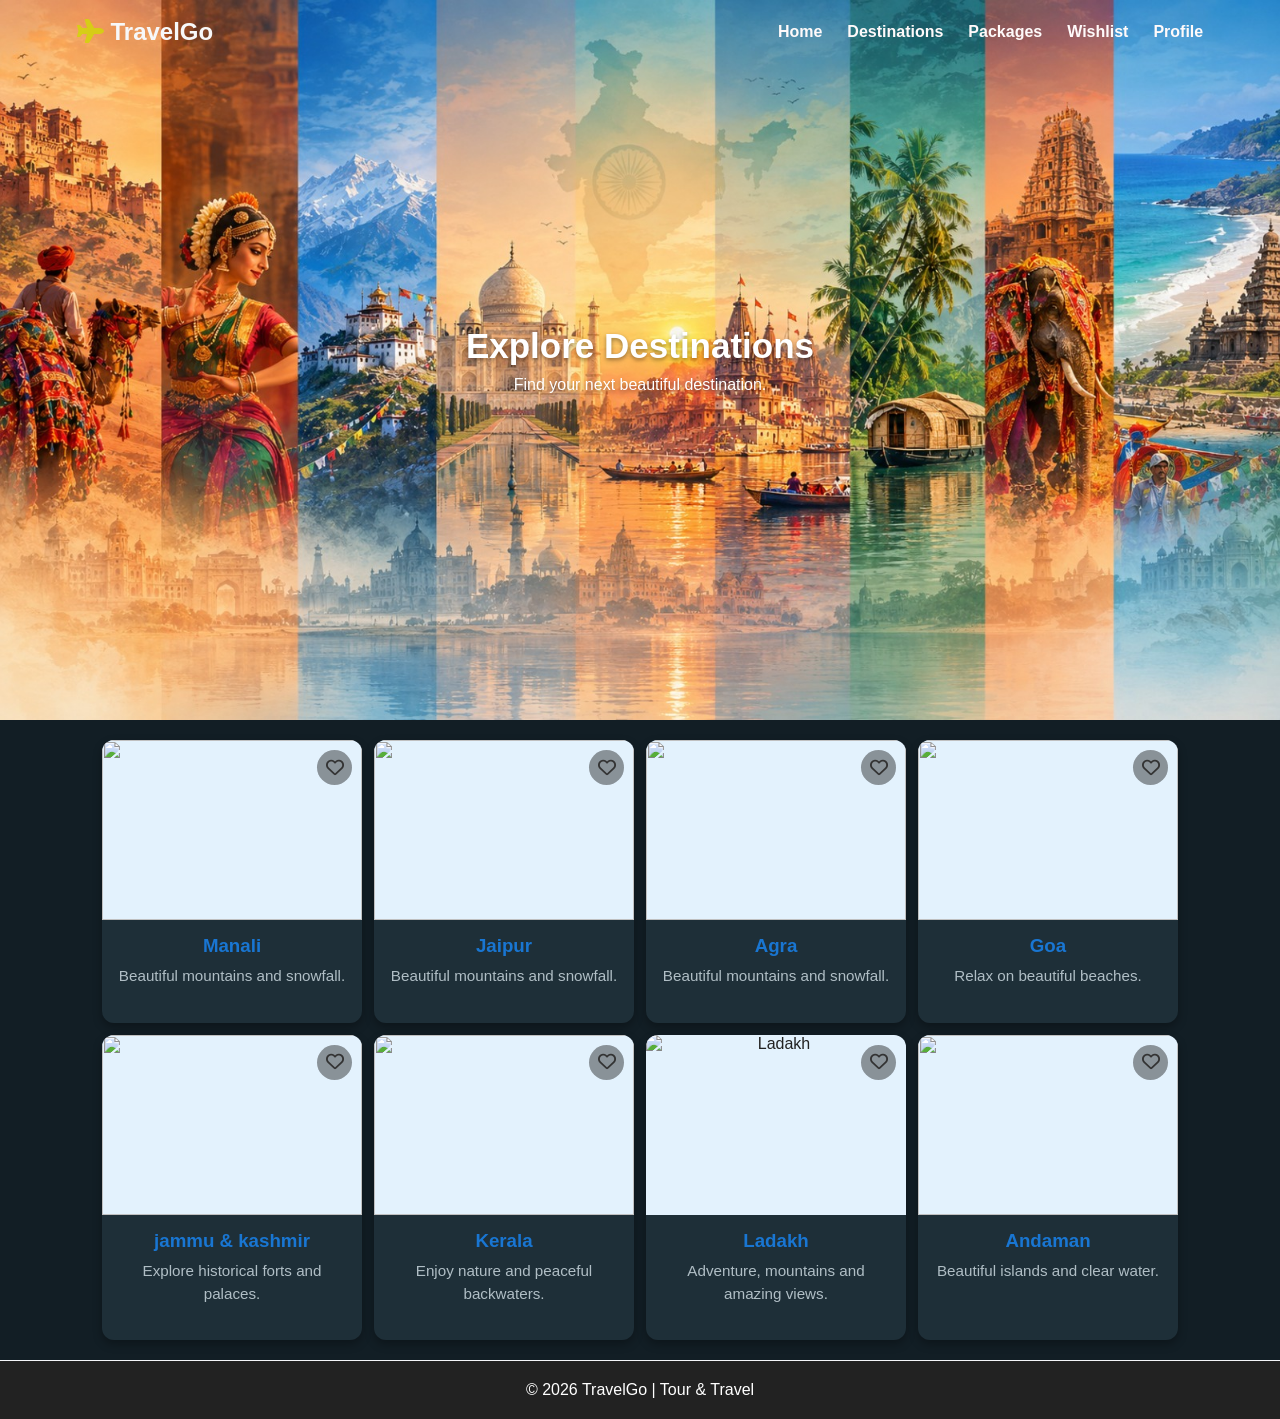
==== destination.html @ a623e0e6 "Initial commit: Travel and Tourism website" ====
<!DOCTYPE html>
<html lang="en">

<head>
    <meta charset="UTF-8">
    <meta name="viewport" content="width=device-width, initial-scale=1.0">
    <title>Destinations - TravelGo</title>
    <link rel="stylesheet" href="destination.css">
    <link rel="stylesheet"
        href="https://cdnjs.cloudflare.com/ajax/libs/font-awesome/6.5.2/css/all.min.css">
</head>
<body>
    
<nav id="navbar">
 <h2 ><i class="fa-solid fa-plane" style="color:rgba(212, 209, 14, 0.9)"></i>
    TravelGo</h2>

    <div class="nav-links" >
        <a href="index.html">Home</a>
        <a href="destination.html">Destinations</a>
        <a href="package.html">Packages</a>
        <a href="wishlist.html">Wishlist</a>
        <a href="login.html">Profile</a>
    </div>
</nav>

<section class="page-title">
    <h1>Explore Destinations</h1>
    <p>Find your next beautiful destination.</p>
</section>

<!-- Link to external JS file
<script src="script.js"></script> -->

    <section class="section">

        <div class="cards">

            <div class="card">
                <div class="card-image"><img
                        src="https://images.unsplash.com/photo-1606667544139-81e47935d769?w=600&auto=format&fit=crop&q=60&ixlib=rb-4.1.0&ixid=M3wxMjA3fDB8MHxzZWFyY2h8MjB8fG1hbmFsaXxlbnwwfHwwfHx8MA%3D%3D"
                        alt="">
                    <button class="wishlist-btn" onclick="toggleWishlist(this, 'Manali')">
                        <i class="fa-regular fa-heart"></i>
                    </button>
                </div>
                <h3>Manali</h3>
                <p>Beautiful mountains and snowfall.</p>
            </div>

            <div class="card">
                <div class="card-image"><img
                        src="https://images.unsplash.com/photo-1477587458883-47145ed94245?w=600&auto=format&fit=crop&q=60&ixlib=rb-4.1.0&ixid=M3wxMjA3fDB8MHxzZWFyY2h8M3x8amFpcHVyfGVufDB8fDB8fHww"
                        alt="">
                    <button class="wishlist-btn" onclick="toggleWishlist(this, 'Jaipur')">
                        <i class="fa-regular fa-heart"></i>
                    </button>
                </div>
                <h3>Jaipur</h3>
                <p>Beautiful mountains and snowfall.</p>
            </div>

            <div class="card">
                <div class="card-image"><img
                        src="https://images.unsplash.com/photo-1564507592333-c60657eea523?w=600&auto=format&fit=crop&q=60&ixlib=rb-4.1.0&ixid=M3wxMjA3fDB8MHxzZWFyY2h8Mnx8dGFqfGVufDB8fDB8fHww"
                        alt="">
                    <button class="wishlist-btn" onclick="toggleWishlist(this, 'Agra')">
                        <i class="fa-regular fa-heart"></i>
                    </button>
                </div>
                <h3>Agra</h3>
                <p>Beautiful mountains and snowfall.</p>
            </div>

            <div class="card">
                <div class="card-image">
                    <img src="https://images.unsplash.com/photo-1590393275627-0c48482c60e3?w=600&auto=format&fit=crop&q=60&ixlib=rb-4.1.0&ixid=M3wxMjA3fDB8MHxzZWFyY2h8MTh8fEdvYXxlbnwwfHwwfHx8MA%3D%3D"
                        alt="">
                    <button class="wishlist-btn" onclick="toggleWishlist(this, 'Goa')">
                        <i class="fa-regular fa-heart"></i>
                    </button>
                </div>
                <h3>Goa</h3>
                <p>Relax on beautiful beaches.</p>
            </div>

            <div class="card">
                <div class="card-image">
                    <img src="https://images.unsplash.com/photo-1595815771614-ade9d652a65d?w=600&auto=format&fit=crop&q=60&ixlib=rb-4.1.0&ixid=M3wxMjA3fDB8MHxzZWFyY2h8Mnx8amFtbXUlMjAlMjYlMjBrYXNobWlyfGVufDB8fDB8fHww"
                        alt="">
                    <button class="wishlist-btn" onclick="toggleWishlist(this, 'Jammu & Kashmir')">
                        <i class="fa-regular fa-heart"></i>
                    </button>
                </div>
                <h3>jammu & kashmir</h3>
                <p>Explore historical forts and palaces.</p>
            </div>

            <div class="card">
                <div class="card-image">
                    <img src="https://images.unsplash.com/photo-1602216056096-3b40cc0c9944?w=600&auto=format&fit=crop&q=60&ixlib=rb-4.1.0&ixid=M3wxMjA3fDB8MHxzZWFyY2h8Mnx8a2VyYWxhJTIwbmF0dXJlfGVufDB8fDB8fHww"
                        alt="">
                    <button class="wishlist-btn" onclick="toggleWishlist(this, 'Kerala')">
                        <i class="fa-regular fa-heart"></i>
                    </button>
                </div>
                <h3>Kerala</h3>
                <p>Enjoy nature and peaceful backwaters.</p>
            </div>

            <!-- Font Awesome CDN link ko head element ke andar dalein -->
            <link rel="stylesheet" href="https://cdnjs.cloudflare.com/ajax/libs/font-awesome/6.5.1/css/all.min.css">

            <div class="card">
                <div class="card-image">
                    <img src="https://images.unsplash.com/photo-1624879844389-28236d904da4?w=600&auto=format&fit=crop&q=60&ixlib=rb-4.1.0&ixid=M3wxMjA3fDB8MHxzZWFyY2h8M3x8bGFkaGFrfGVufDB8fDB8fHww"
                        alt="Ladakh">
                    <button class="wishlist-btn" onclick="toggleWishlist(this, 'Ladakh')">
                        <i class="fa-regular fa-heart"></i>
                    </button>
                </div>
                <h3>Ladakh</h3>
                <p>Adventure, mountains and amazing views.</p>
            </div>
            <div class="card">
                <div class="card-image">
                    <img src="https://images.unsplash.com/photo-1640718835374-6116a99c6e6c?w=600&auto=format&fit=crop&q=60&ixlib=rb-4.1.0&ixid=M3wxMjA3fDB8MHxzZWFyY2h8MTB8fGFuZGFtYW58ZW58MHx8MHx8fDA%3D"
                        alt="">
                    <button class="wishlist-btn" onclick="toggleWishlist(this, 'Andaman')">
                        <i class="fa-regular fa-heart"></i>
                    </button>
                </div>
                <h3>Andaman</h3>
                <p>Beautiful islands and clear water.</p>
            </div>

        </div>

    </section>

    <footer>
        <p>© 2026 TravelGo | Tour & Travel</p>
    </footer>

    <script src="destination.js"></script>
    <script src="wishlist.js"></script>
</body>

</html>
---- destination.css ----
* {
    margin: 0;
    padding: 0;
    box-sizing: border-box;
}

body {
    font-family: Arial, sans-serif;
    background-color: #f5f7fa;
    color: #222;
}

nav {
    background-color: transparent; /* Starts transparent over section */
    padding: 18px 6%;
    display: flex;
    justify-content: space-between;
    align-items: center;
    position: fixed; /* Overlays the top of the page */
    top: 0;
    left: 0;
    width: 100%;
    z-index: 1000;
    transition: background-color 0.3s ease, box-shadow 0.3s ease;
}
#navbar .nav-links a:hover {

    color: #ffb52e;
}
 #navbar .nav-links a::after{

    content: "";

    position: absolute;

    left: 50%;

    bottom: -7px;

    width: 0;

    height: 2px;

    background: #ffb52e;

    transform: translateX(-50%);

    transition: 0.3s;
}
/* #navbar .nav-links a:hover::after {

    width: 10%;
} */
nav.scrolled {
    background-color: #ffffff;
    box-shadow: 0 2px 8px #ddd;
}

nav h2 {
    color: #f7f8f9;
}

.nav-links {
    display: flex;
    gap: 25px;
}

.nav-links a {
    text-decoration: none;
    color: #fffafa;
    font-weight: bold;
    transition: color 0.3s ease;
}



/* Hero */

.hero {
    min-height: 450px;
    background: linear-gradient(120deg, #1976d2, #64b5f6);
    display: flex;
    justify-content: center;
    align-items: center;
    text-align: center;
    color: white;
    padding: 30px;
}

.hero h1 {
    font-size: 50px;
    margin-bottom: 15px;
}

.hero p {
    font-size: 20px;
    margin-bottom: 25px;
}

.hero input {
    padding: 13px;
    width: 280px;
    border: none;
    border-radius: 5px;
}

button {
    padding: 12px 20px;
    border: none;
    border-radius: 5px;
    background-color: #1976d2;
    color: white;
    cursor: pointer;
}

.hero button {
    background-color: #ff9800;
}

/* Page title */

.page-title {
    /* Yeh lines add/change hui hain */
    background-image: url('coverpage\ image.jpeg'); /* Apni image ka path daalein */
    background-size:100% 100%;
    background-position: center;
    background-repeat: no-repeat;
    min-height: 100vh;

    text-align: center;
    background-color: #e3f2fd;
    min-height: 80vh; /* Takes full viewport height */
    display: flex;
    flex-direction: column;
    justify-content: center;
    align-items: center;
    padding: 0 20px;
}

.page-title h1 {
    font-size: 35px;
    margin-bottom: 10px;
}

.page-title h1,
.page-title p {
    /* Image par text saaf dikhne ke liye */
    color: #ffffff;
    text-shadow: 0 2px 4px rgba(0, 0, 0, 0.4);
}

/* Sections */
section {
    padding: 20px 7%;
    text-align: center;
    background-color: #121e25;
}

section  {
    height:60%;
    text-align: center;
}

/* Cards */
.cards {
    display: flex;
    flex-wrap: wrap;
    justify-content: center;
    gap: 12px;
}

.card {
    background-color: #1e2f38;
    width: 260px;
    padding: 0 0 20px 0; /* Removed top/left/right padding so image fits edge-to-edge */
    border-radius: 12px;
    box-shadow: 0 4px 10px rgba(0, 0, 0, 0.3);
    overflow: hidden; /* Clips the image corners to match the card border-radius */
    display: flex;
    flex-direction: column;
    align-items: center;
    text-align: center;
}

/* Fixed image container taking 100% of the card width */
.card-image {
    position: relative;
    width: 100%;
    height: 180px; /* Locked fixed height */
    background-color: #e3f2fd;
}

/* Image fills container width and fixed height */
.card-image img {
    width: 100%;
    height: 100%;
    object-fit: cover; /* Keeps image proportions without stretching */
    display: block;
}

/* Padding added back specifically for text content below the image */
.card h3 {
    margin: 15px 15px 8px 15px;
    color: #1976d2;
}

.card p {
    color: #b0bec5; /* Lightened dark gray so text is readable on dark background */
    margin: 0 15px 15px 15px;
    line-height: 1.5;
    font-size: 0.95rem;
}

.wishlist-btn {
    background: rgba(0, 0, 0, 0.4) !important; /* White bg hatane ke liye */
    display: flex;                   /* Center karne ke liye */
    align-items: center;            /* Center karne ke liye */
    justify-content: center;        /* Center karne ke liye */
    padding: 0;                     /* Extra space hatane ke liye */
    position: absolute;
    top: 10px;
    right: 10px;
    background: rgba(255, 255, 255, 0.9);
    border: none;
    border-radius: 50%;
    width: 35px;
    height: 35px;
    cursor: pointer;
}

.wishlist-btn i {
    line-height: 1;
    font-size: 18px;
    color: #333;
}

.wishlist-btn.active i {
    color: #ff0000; /* Click karne par Red color */
}
/* Features */

.features {
    display: flex;
    justify-content: center;
    flex-wrap: wrap;
    gap: 25px;
}

.features div {
    background-color: white;
    width: 280px;
    padding: 25px;
    border-radius: 10px;
    box-shadow: 0 3px 10px #ddd;
}

/* Profile */

.profile {
    min-height: 500px;
    display: flex;
    justify-content: center;
    align-items: center;
}

.profile-card {
    background-color: white;
    width: 350px;
    padding: 35px;
    text-align: center;
    border-radius: 10px;
    box-shadow: 0 3px 10px #ddd;
}

.profile-icon {
    font-size: 60px;
    margin-bottom: 15px;
}

.profile-card p {
    margin: 15px 0;
}

.profile-card hr {
    margin: 20px 0;
    border: 0;
    border-top: 1px solid #ddd;
}

/* Footer */

footer {
    background-color: #222;
    color: white;
    text-align: center;
    padding: 20px;
    margin-top: 1px;
}

/* Mobile */

@media (max-width: 700px) {

    nav {
        flex-direction: column;
        gap: 15px;
    }

    .nav-links {
        gap: 12px;
        flex-wrap: wrap;
        justify-content: center;
    }

    .hero h1 {
        font-size: 35px;
    }

    .hero input {
        width: 200px;
    }
    
}
/* Login */

.login-section {
    min-height: 600px;
    display: flex;
    justify-content: center;
    align-items: center;
    gap: 40px;
    padding: 40px;
}

.login-card {
    width: 350px;
    background-color: white;
    padding: 35px;
    border-radius: 10px;
    box-shadow: 0 3px 10px #ddd;
    text-align: center;
}

.login-card h1 {
    margin-bottom: 10px;
}

.login-card p {
    color: #666;
    margin-bottom: 20px;
}

.login-card input {
    width: 100%;
    padding: 13px;
    margin: 8px 0;
    border: 1px solid #ccc;
    border-radius: 5px;
}

.login-card button {
    width: 100%;
    margin-top: 10px;
}

.account-text {
    margin-top: 20px;
}

.account-text span {
    color: #1976d2;
    font-weight: bold;
    cursor: pointer;
}

.signup-card {
    display: none;
}
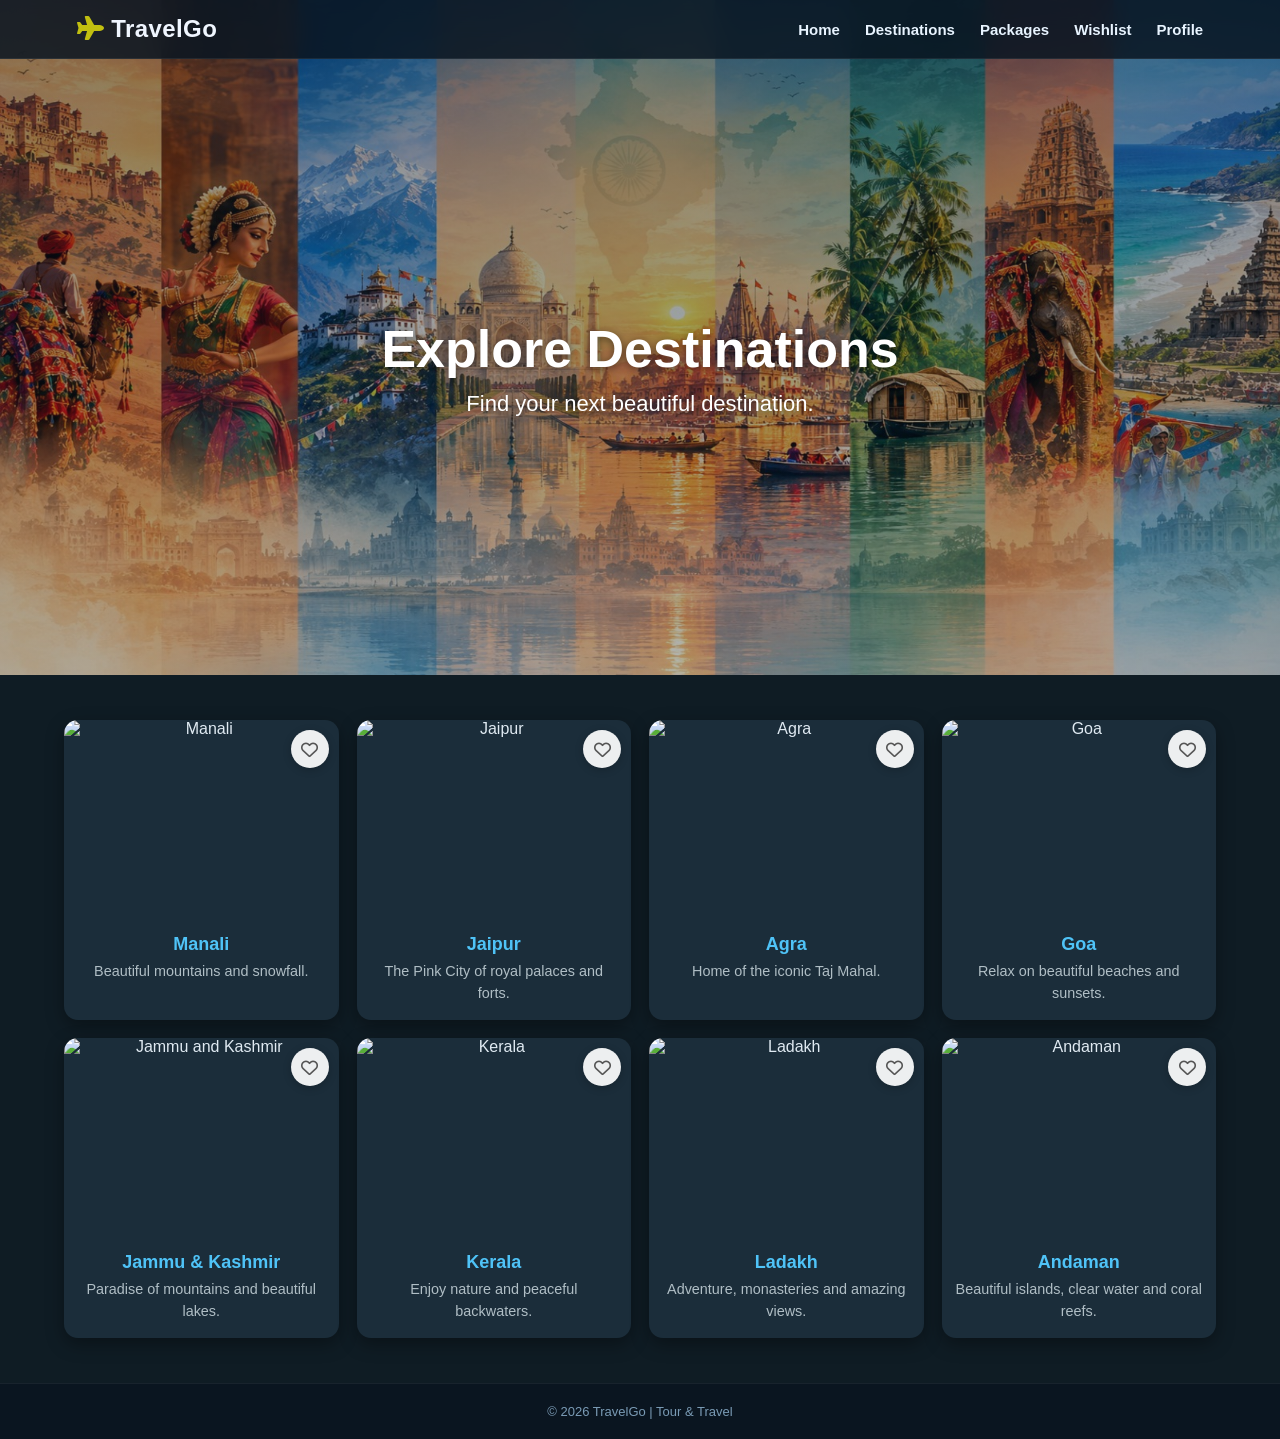
==== commit 4435f556: "Enhance UI for mobile responsiveness, unify JS logic, and fix broken routing" ====
--- a/destination.html
+++ b/destination.html
@@ -4,24 +4,30 @@
 <head>
     <meta charset="UTF-8">
     <meta name="viewport" content="width=device-width, initial-scale=1.0">
+    <meta name="description" content="Explore India's most beautiful destinations with TravelGo. From Manali mountains to Goa beaches.">
     <title>Destinations - TravelGo</title>
     <link rel="stylesheet" href="destination.css">
-    <link rel="stylesheet"
-        href="https://cdnjs.cloudflare.com/ajax/libs/font-awesome/6.5.2/css/all.min.css">
+    <link rel="stylesheet" href="https://cdnjs.cloudflare.com/ajax/libs/font-awesome/6.5.2/css/all.min.css">
 </head>
+
 <body>
-    
+
 <nav id="navbar">
- <h2 ><i class="fa-solid fa-plane" style="color:rgba(212, 209, 14, 0.9)"></i>
-    TravelGo</h2>
+    <h2><i class="fa-solid fa-plane" style="color:rgba(212, 209, 14, 0.9)"></i> TravelGo</h2>
 
-    <div class="nav-links" >
+    <div class="nav-links" id="navLinks">
         <a href="index.html">Home</a>
         <a href="destination.html">Destinations</a>
         <a href="package.html">Packages</a>
         <a href="wishlist.html">Wishlist</a>
         <a href="login.html">Profile</a>
     </div>
+
+    <button class="hamburger" id="hamburger" aria-label="Toggle navigation">
+        <span></span>
+        <span></span>
+        <span></span>
+    </button>
 </nav>
 
 <section class="page-title">
@@ -29,121 +35,108 @@
     <p>Find your next beautiful destination.</p>
 </section>
 
-<!-- Link to external JS file
-<script src="script.js"></script> -->
+<section class="section">
 
-    <section class="section">
+    <div class="cards">
 
-        <div class="cards">
-
-            <div class="card">
-                <div class="card-image"><img
-                        src="https://images.unsplash.com/photo-1606667544139-81e47935d769?w=600&auto=format&fit=crop&q=60&ixlib=rb-4.1.0&ixid=M3wxMjA3fDB8MHxzZWFyY2h8MjB8fG1hbmFsaXxlbnwwfHwwfHx8MA%3D%3D"
-                        alt="">
-                    <button class="wishlist-btn" onclick="toggleWishlist(this, 'Manali')">
-                        <i class="fa-regular fa-heart"></i>
-                    </button>
-                </div>
-                <h3>Manali</h3>
-                <p>Beautiful mountains and snowfall.</p>
+        <div class="card" data-place="manali">
+            <div class="card-image">
+                <img src="https://images.unsplash.com/photo-1606667544139-81e47935d769?w=600&auto=format&fit=crop&q=60" alt="Manali">
+                <button class="wishlist-btn" onclick="toggleWishlist(event, this, 'Manali')">
+                    <i class="fa-regular fa-heart"></i>
+                </button>
             </div>
-
-            <div class="card">
-                <div class="card-image"><img
-                        src="https://images.unsplash.com/photo-1477587458883-47145ed94245?w=600&auto=format&fit=crop&q=60&ixlib=rb-4.1.0&ixid=M3wxMjA3fDB8MHxzZWFyY2h8M3x8amFpcHVyfGVufDB8fDB8fHww"
-                        alt="">
-                    <button class="wishlist-btn" onclick="toggleWishlist(this, 'Jaipur')">
-                        <i class="fa-regular fa-heart"></i>
-                    </button>
-                </div>
-                <h3>Jaipur</h3>
-                <p>Beautiful mountains and snowfall.</p>
-            </div>
-
-            <div class="card">
-                <div class="card-image"><img
-                        src="https://images.unsplash.com/photo-1564507592333-c60657eea523?w=600&auto=format&fit=crop&q=60&ixlib=rb-4.1.0&ixid=M3wxMjA3fDB8MHxzZWFyY2h8Mnx8dGFqfGVufDB8fDB8fHww"
-                        alt="">
-                    <button class="wishlist-btn" onclick="toggleWishlist(this, 'Agra')">
-                        <i class="fa-regular fa-heart"></i>
-                    </button>
-                </div>
-                <h3>Agra</h3>
-                <p>Beautiful mountains and snowfall.</p>
-            </div>
-
-            <div class="card">
-                <div class="card-image">
-                    <img src="https://images.unsplash.com/photo-1590393275627-0c48482c60e3?w=600&auto=format&fit=crop&q=60&ixlib=rb-4.1.0&ixid=M3wxMjA3fDB8MHxzZWFyY2h8MTh8fEdvYXxlbnwwfHwwfHx8MA%3D%3D"
-                        alt="">
-                    <button class="wishlist-btn" onclick="toggleWishlist(this, 'Goa')">
-                        <i class="fa-regular fa-heart"></i>
-                    </button>
-                </div>
-                <h3>Goa</h3>
-                <p>Relax on beautiful beaches.</p>
-            </div>
-
-            <div class="card">
-                <div class="card-image">
-                    <img src="https://images.unsplash.com/photo-1595815771614-ade9d652a65d?w=600&auto=format&fit=crop&q=60&ixlib=rb-4.1.0&ixid=M3wxMjA3fDB8MHxzZWFyY2h8Mnx8amFtbXUlMjAlMjYlMjBrYXNobWlyfGVufDB8fDB8fHww"
-                        alt="">
-                    <button class="wishlist-btn" onclick="toggleWishlist(this, 'Jammu & Kashmir')">
-                        <i class="fa-regular fa-heart"></i>
-                    </button>
-                </div>
-                <h3>jammu & kashmir</h3>
-                <p>Explore historical forts and palaces.</p>
-            </div>
-
-            <div class="card">
-                <div class="card-image">
-                    <img src="https://images.unsplash.com/photo-1602216056096-3b40cc0c9944?w=600&auto=format&fit=crop&q=60&ixlib=rb-4.1.0&ixid=M3wxMjA3fDB8MHxzZWFyY2h8Mnx8a2VyYWxhJTIwbmF0dXJlfGVufDB8fDB8fHww"
-                        alt="">
-                    <button class="wishlist-btn" onclick="toggleWishlist(this, 'Kerala')">
-                        <i class="fa-regular fa-heart"></i>
-                    </button>
-                </div>
-                <h3>Kerala</h3>
-                <p>Enjoy nature and peaceful backwaters.</p>
-            </div>
-
-            <!-- Font Awesome CDN link ko head element ke andar dalein -->
-            <link rel="stylesheet" href="https://cdnjs.cloudflare.com/ajax/libs/font-awesome/6.5.1/css/all.min.css">
-
-            <div class="card">
-                <div class="card-image">
-                    <img src="https://images.unsplash.com/photo-1624879844389-28236d904da4?w=600&auto=format&fit=crop&q=60&ixlib=rb-4.1.0&ixid=M3wxMjA3fDB8MHxzZWFyY2h8M3x8bGFkaGFrfGVufDB8fDB8fHww"
-                        alt="Ladakh">
-                    <button class="wishlist-btn" onclick="toggleWishlist(this, 'Ladakh')">
-                        <i class="fa-regular fa-heart"></i>
-                    </button>
-                </div>
-                <h3>Ladakh</h3>
-                <p>Adventure, mountains and amazing views.</p>
-            </div>
-            <div class="card">
-                <div class="card-image">
-                    <img src="https://images.unsplash.com/photo-1640718835374-6116a99c6e6c?w=600&auto=format&fit=crop&q=60&ixlib=rb-4.1.0&ixid=M3wxMjA3fDB8MHxzZWFyY2h8MTB8fGFuZGFtYW58ZW58MHx8MHx8fDA%3D"
-                        alt="">
-                    <button class="wishlist-btn" onclick="toggleWishlist(this, 'Andaman')">
-                        <i class="fa-regular fa-heart"></i>
-                    </button>
-                </div>
-                <h3>Andaman</h3>
-                <p>Beautiful islands and clear water.</p>
-            </div>
-
+            <h3>Manali</h3>
+            <p>Beautiful mountains and snowfall.</p>
         </div>
 
-    </section>
+        <div class="card" data-place="jaipur">
+            <div class="card-image">
+                <img src="https://images.unsplash.com/photo-1477587458883-47145ed94245?w=600&auto=format&fit=crop&q=60" alt="Jaipur">
+                <button class="wishlist-btn" onclick="toggleWishlist(event, this, 'Jaipur')">
+                    <i class="fa-regular fa-heart"></i>
+                </button>
+            </div>
+            <h3>Jaipur</h3>
+            <p>The Pink City of royal palaces and forts.</p>
+        </div>
 
-    <footer>
-        <p>© 2026 TravelGo | Tour & Travel</p>
-    </footer>
+        <div class="card" data-place="agra">
+            <div class="card-image">
+                <img src="https://images.unsplash.com/photo-1564507592333-c60657eea523?w=600&auto=format&fit=crop&q=60" alt="Agra">
+                <button class="wishlist-btn" onclick="toggleWishlist(event, this, 'Agra')">
+                    <i class="fa-regular fa-heart"></i>
+                </button>
+            </div>
+            <h3>Agra</h3>
+            <p>Home of the iconic Taj Mahal.</p>
+        </div>
 
-    <script src="destination.js"></script>
-    <script src="wishlist.js"></script>
+        <div class="card" data-place="goa">
+            <div class="card-image">
+                <img src="https://images.unsplash.com/photo-1590393275627-0c48482c60e3?w=600&auto=format&fit=crop&q=60" alt="Goa">
+                <button class="wishlist-btn" onclick="toggleWishlist(event, this, 'Goa')">
+                    <i class="fa-regular fa-heart"></i>
+                </button>
+            </div>
+            <h3>Goa</h3>
+            <p>Relax on beautiful beaches and sunsets.</p>
+        </div>
+
+        <div class="card" data-place="jammu & kashmir">
+            <div class="card-image">
+                <img src="https://images.unsplash.com/photo-1595815771614-ade9d652a65d?w=600&auto=format&fit=crop&q=60" alt="Jammu and Kashmir">
+                <button class="wishlist-btn" onclick="toggleWishlist(event, this, 'Jammu & Kashmir')">
+                    <i class="fa-regular fa-heart"></i>
+                </button>
+            </div>
+            <h3>Jammu &amp; Kashmir</h3>
+            <p>Paradise of mountains and beautiful lakes.</p>
+        </div>
+
+        <div class="card" data-place="kerala">
+            <div class="card-image">
+                <img src="https://images.unsplash.com/photo-1602216056096-3b40cc0c9944?w=600&auto=format&fit=crop&q=60" alt="Kerala">
+                <button class="wishlist-btn" onclick="toggleWishlist(event, this, 'Kerala')">
+                    <i class="fa-regular fa-heart"></i>
+                </button>
+            </div>
+            <h3>Kerala</h3>
+            <p>Enjoy nature and peaceful backwaters.</p>
+        </div>
+
+        <div class="card" data-place="ladakh">
+            <div class="card-image">
+                <img src="https://images.unsplash.com/photo-1624879844389-28236d904da4?w=600&auto=format&fit=crop&q=60" alt="Ladakh">
+                <button class="wishlist-btn" onclick="toggleWishlist(event, this, 'Ladakh')">
+                    <i class="fa-regular fa-heart"></i>
+                </button>
+            </div>
+            <h3>Ladakh</h3>
+            <p>Adventure, monasteries and amazing views.</p>
+        </div>
+
+        <div class="card" data-place="andaman">
+            <div class="card-image">
+                <img src="https://images.unsplash.com/photo-1640718835374-6116a99c6e6c?w=600&auto=format&fit=crop&q=60" alt="Andaman">
+                <button class="wishlist-btn" onclick="toggleWishlist(event, this, 'Andaman')">
+                    <i class="fa-regular fa-heart"></i>
+                </button>
+            </div>
+            <h3>Andaman</h3>
+            <p>Beautiful islands, clear water and coral reefs.</p>
+        </div>
+
+    </div>
+
+</section>
+
+<footer>
+    <p>© 2026 TravelGo | Tour &amp; Travel</p>
+</footer>
+
+<script src="destination.js"></script>
+
 </body>
 
 </html>
--- a/destination.css
+++ b/destination.css
@@ -1,3 +1,7 @@
+/* =======================================
+   DESTINATION.CSS — Rewritten for mobile
+======================================= */
+
 * {
     margin: 0;
     padding: 0;
@@ -5,374 +9,361 @@
 }
 
 body {
-    font-family: Arial, sans-serif;
-    background-color: #f5f7fa;
-    color: #222;
-}
-
+    font-family: 'Segoe UI', Arial, sans-serif;
+    background-color: #0f1c24;
+    color: #e0eaf2;
+}
+
+/* ---- TOAST ---- */
+.toast {
+    position: fixed;
+    top: 80px;
+    right: 20px;
+    background: white;
+    color: #333;
+    padding: 13px 18px;
+    border-radius: 12px;
+    box-shadow: 0 6px 20px rgba(0,0,0,0.2);
+    border-left: 5px solid #28a745;
+    z-index: 99999;
+    font-size: 14px;
+    font-weight: 500;
+    max-width: 280px;
+    animation: slideInToast 0.35s ease, fadeOutToast 0.4s ease 2s both;
+}
+.toast.remove { border-left-color: #dc3545; }
+
+@keyframes slideInToast {
+    from { opacity: 0; transform: translateX(40px); }
+    to   { opacity: 1; transform: translateX(0); }
+}
+@keyframes fadeOutToast {
+    from { opacity: 1; }
+    to   { opacity: 0; transform: translateX(20px); }
+}
+
+
+/* ---- NAVBAR ---- */
 nav {
-    background-color: transparent; /* Starts transparent over section */
-    padding: 18px 6%;
+    background: rgba(10, 22, 33, 0.85);
+    backdrop-filter: blur(12px);
+    padding: 15px 6%;
     display: flex;
     justify-content: space-between;
     align-items: center;
-    position: fixed; /* Overlays the top of the page */
+    position: fixed;
     top: 0;
     left: 0;
     width: 100%;
     z-index: 1000;
-    transition: background-color 0.3s ease, box-shadow 0.3s ease;
-}
-#navbar .nav-links a:hover {
-
-    color: #ffb52e;
-}
- #navbar .nav-links a::after{
-
-    content: "";
-
-    position: absolute;
-
-    left: 50%;
-
-    bottom: -7px;
-
-    width: 0;
-
-    height: 2px;
-
-    background: #ffb52e;
-
-    transform: translateX(-50%);
-
-    transition: 0.3s;
-}
-/* #navbar .nav-links a:hover::after {
-
-    width: 10%;
-} */
+    transition: background 0.3s ease, box-shadow 0.3s ease;
+    border-bottom: 1px solid rgba(255,255,255,0.07);
+}
+
 nav.scrolled {
-    background-color: #ffffff;
-    box-shadow: 0 2px 8px #ddd;
+    background: rgba(255, 255, 255, 0.97);
+    box-shadow: 0 2px 12px rgba(0,0,0,0.12);
+}
+
+nav.scrolled h2 {
+    color: #063b66;
+}
+
+nav.scrolled .nav-links a {
+    color: #17324d;
 }
 
 nav h2 {
-    color: #f7f8f9;
+    color: #f0f6ff;
+    font-size: 24px;
+    letter-spacing: 0.4px;
 }
 
 .nav-links {
     display: flex;
     gap: 25px;
+    align-items: center;
 }
 
 .nav-links a {
     text-decoration: none;
-    color: #fffafa;
-    font-weight: bold;
-    transition: color 0.3s ease;
-}
-
-
-
-/* Hero */
-
-.hero {
-    min-height: 450px;
-    background: linear-gradient(120deg, #1976d2, #64b5f6);
-    display: flex;
+    color: #e8f4ff;
+    font-weight: 600;
+    font-size: 15px;
+    position: relative;
+    transition: color 0.3s;
+}
+
+.nav-links a:hover {
+    color: #ffb52e;
+}
+
+.nav-links a::after {
+    content: "";
+    position: absolute;
+    left: 50%;
+    bottom: -5px;
+    width: 0;
+    height: 2px;
+    background: #ffb52e;
+    transform: translateX(-50%);
+    transition: 0.3s;
+}
+
+.nav-links a:hover::after {
+    width: 100%;
+}
+
+
+/* ---- HAMBURGER ---- */
+.hamburger {
+    display: none;
+    flex-direction: column;
+    gap: 5px;
+    background: none;
+    border: none;
+    cursor: pointer;
+    padding: 6px;
+}
+
+.hamburger span {
+    display: block;
+    width: 25px;
+    height: 3px;
+    background: white;
+    border-radius: 3px;
+    transition: 0.35s;
+}
+
+nav.scrolled .hamburger span {
+    background: #17324d;
+}
+
+.hamburger.open span:nth-child(1) { transform: translateY(8px) rotate(45deg); }
+.hamburger.open span:nth-child(2) { opacity: 0; transform: scaleX(0); }
+.hamburger.open span:nth-child(3) { transform: translateY(-8px) rotate(-45deg); }
+
+
+/* ---- PAGE TITLE ---- */
+.page-title {
+    background-image: url('coverpage image.jpeg');
+    background-size: 100% 100%;
+    background-position: center;
+    background-repeat: no-repeat;
+    min-height: 75vh;
+    display: flex;
+    flex-direction: column;
     justify-content: center;
     align-items: center;
     text-align: center;
-    color: white;
-    padding: 30px;
-}
-
-.hero h1 {
-    font-size: 50px;
-    margin-bottom: 15px;
-}
-
-.hero p {
-    font-size: 20px;
-    margin-bottom: 25px;
-}
-
-.hero input {
-    padding: 13px;
-    width: 280px;
-    border: none;
-    border-radius: 5px;
-}
-
-button {
-    padding: 12px 20px;
-    border: none;
-    border-radius: 5px;
-    background-color: #1976d2;
-    color: white;
-    cursor: pointer;
-}
-
-.hero button {
-    background-color: #ff9800;
-}
-
-/* Page title */
-
-.page-title {
-    /* Yeh lines add/change hui hain */
-    background-image: url('coverpage\ image.jpeg'); /* Apni image ka path daalein */
-    background-size:100% 100%;
-    background-position: center;
-    background-repeat: no-repeat;
-    min-height: 100vh;
-
-    text-align: center;
-    background-color: #e3f2fd;
-    min-height: 80vh; /* Takes full viewport height */
-    display: flex;
-    flex-direction: column;
-    justify-content: center;
-    align-items: center;
-    padding: 0 20px;
-}
-
-.page-title h1 {
-    font-size: 35px;
-    margin-bottom: 10px;
+    padding: 100px 20px 40px;
+    position: relative;
+}
+
+.page-title::before {
+    content: "";
+    position: absolute;
+    inset: 0;
+    background: linear-gradient(to bottom, rgba(5,20,35,0.45), rgba(5,20,35,0.3));
 }
 
 .page-title h1,
 .page-title p {
-    /* Image par text saaf dikhne ke liye */
+    position: relative;
+    z-index: 1;
     color: #ffffff;
-    text-shadow: 0 2px 4px rgba(0, 0, 0, 0.4);
-}
-
-/* Sections */
-section {
-    padding: 20px 7%;
+    text-shadow: 0 2px 8px rgba(0,0,0,0.5);
+}
+
+.page-title h1 {
+    font-size: clamp(30px, 6vw, 52px);
+    font-weight: 800;
+    margin-bottom: 12px;
+    animation: fadeInUp 0.8s ease both;
+}
+
+.page-title p {
+    font-size: clamp(16px, 2.5vw, 22px);
+    animation: fadeInUp 0.8s 0.15s ease both;
+}
+
+@keyframes fadeInUp {
+    from { opacity: 0; transform: translateY(20px); }
+    to   { opacity: 1; transform: translateY(0); }
+}
+
+
+/* ---- SECTION ---- */
+.section {
+    padding: 45px 5%;
     text-align: center;
-    background-color: #121e25;
-}
-
-section  {
-    height:60%;
-    text-align: center;
-}
-
-/* Cards */
+    background: #0f1c24;
+}
+
+
+/* ---- CARDS GRID ---- */
 .cards {
-    display: flex;
-    flex-wrap: wrap;
-    justify-content: center;
-    gap: 12px;
-}
-
+    display: grid;
+    grid-template-columns: repeat(4, 1fr);
+    gap: 18px;
+    max-width: 1200px;
+    margin: 0 auto;
+}
+
+
+/* ---- CARD ---- */
 .card {
-    background-color: #1e2f38;
-    width: 260px;
-    padding: 0 0 20px 0; /* Removed top/left/right padding so image fits edge-to-edge */
-    border-radius: 12px;
-    box-shadow: 0 4px 10px rgba(0, 0, 0, 0.3);
-    overflow: hidden; /* Clips the image corners to match the card border-radius */
+    background: #1b2d3a;
+    border-radius: 14px;
+    overflow: hidden;
+    box-shadow: 0 6px 18px rgba(0,0,0,0.35);
+    transition: transform 0.35s ease, box-shadow 0.35s ease;
+    cursor: pointer;
     display: flex;
     flex-direction: column;
-    align-items: center;
-    text-align: center;
-}
-
-/* Fixed image container taking 100% of the card width */
+}
+
+.card:hover {
+    transform: translateY(-10px);
+    box-shadow: 0 20px 40px rgba(0,0,0,0.5);
+}
+
+
+/* ---- CARD IMAGE ---- */
 .card-image {
     position: relative;
     width: 100%;
-    height: 180px; /* Locked fixed height */
-    background-color: #e3f2fd;
-}
-
-/* Image fills container width and fixed height */
+    height: 200px;
+    overflow: hidden;
+}
+
 .card-image img {
     width: 100%;
     height: 100%;
-    object-fit: cover; /* Keeps image proportions without stretching */
+    object-fit: cover;
     display: block;
-}
-
-/* Padding added back specifically for text content below the image */
-.card h3 {
-    margin: 15px 15px 8px 15px;
-    color: #1976d2;
-}
-
-.card p {
-    color: #b0bec5; /* Lightened dark gray so text is readable on dark background */
-    margin: 0 15px 15px 15px;
-    line-height: 1.5;
-    font-size: 0.95rem;
-}
-
+    transition: transform 0.5s ease;
+}
+
+.card:hover .card-image img {
+    transform: scale(1.08);
+}
+
+
+/* ---- WISHLIST BUTTON ---- */
 .wishlist-btn {
-    background: rgba(0, 0, 0, 0.4) !important; /* White bg hatane ke liye */
-    display: flex;                   /* Center karne ke liye */
-    align-items: center;            /* Center karne ke liye */
-    justify-content: center;        /* Center karne ke liye */
-    padding: 0;                     /* Extra space hatane ke liye */
     position: absolute;
     top: 10px;
     right: 10px;
-    background: rgba(255, 255, 255, 0.9);
+    background: rgba(255,255,255,0.92);
     border: none;
     border-radius: 50%;
-    width: 35px;
-    height: 35px;
+    width: 38px;
+    height: 38px;
+    display: flex;
+    align-items: center;
+    justify-content: center;
     cursor: pointer;
+    transition: 0.3s;
+    box-shadow: 0 2px 8px rgba(0,0,0,0.2);
+}
+
+.wishlist-btn:hover {
+    transform: scale(1.15);
+    background: white;
 }
 
 .wishlist-btn i {
+    font-size: 17px;
+    color: #555;
     line-height: 1;
+    transition: 0.3s;
+}
+
+.wishlist-btn.active i {
+    color: #e53935;
+}
+
+.wishlist-btn.active {
+    background: #ffe0e0;
+}
+
+
+/* ---- CARD TEXT ---- */
+.card h3 {
+    margin: 14px 14px 6px;
+    color: #4fc3f7;
     font-size: 18px;
-    color: #333;
-}
-
-.wishlist-btn.active i {
-    color: #ff0000; /* Click karne par Red color */
-}
-/* Features */
-
-.features {
-    display: flex;
-    justify-content: center;
-    flex-wrap: wrap;
-    gap: 25px;
-}
-
-.features div {
-    background-color: white;
-    width: 280px;
-    padding: 25px;
-    border-radius: 10px;
-    box-shadow: 0 3px 10px #ddd;
-}
-
-/* Profile */
-
-.profile {
-    min-height: 500px;
-    display: flex;
-    justify-content: center;
-    align-items: center;
-}
-
-.profile-card {
-    background-color: white;
-    width: 350px;
-    padding: 35px;
-    text-align: center;
-    border-radius: 10px;
-    box-shadow: 0 3px 10px #ddd;
-}
-
-.profile-icon {
-    font-size: 60px;
-    margin-bottom: 15px;
-}
-
-.profile-card p {
-    margin: 15px 0;
-}
-
-.profile-card hr {
-    margin: 20px 0;
-    border: 0;
-    border-top: 1px solid #ddd;
-}
-
-/* Footer */
-
+    text-transform: capitalize;
+}
+
+.card p {
+    color: #b0bec5;
+    margin: 0 14px 16px;
+    font-size: 0.9rem;
+    line-height: 1.5;
+    flex: 1;
+}
+
+
+/* ---- FOOTER ---- */
 footer {
-    background-color: #222;
-    color: white;
+    background: #0a1520;
+    color: #7a9bb5;
     text-align: center;
     padding: 20px;
-    margin-top: 1px;
-}
-
-/* Mobile */
-
-@media (max-width: 700px) {
-
-    nav {
+    font-size: 13px;
+    border-top: 1px solid rgba(255,255,255,0.06);
+}
+
+
+/* ====================================
+   RESPONSIVE
+==================================== */
+
+@media (max-width: 1100px) {
+    .cards { grid-template-columns: repeat(3, 1fr); }
+}
+
+@media (max-width: 768px) {
+    .hamburger { display: flex; }
+
+    .nav-links {
+        display: none;
+        position: absolute;
+        top: 100%;
+        left: 0;
+        width: 100%;
         flex-direction: column;
-        gap: 15px;
+        background: rgba(10, 22, 33, 0.97);
+        backdrop-filter: blur(15px);
+        padding: 15px 20px;
+        gap: 0;
+        z-index: 99;
     }
 
-    .nav-links {
-        gap: 12px;
-        flex-wrap: wrap;
-        justify-content: center;
+    .nav-links.open {
+        display: flex;
+        animation: slideDown 0.3s ease;
     }
 
-    .hero h1 {
-        font-size: 35px;
+    .nav-links a {
+        padding: 13px 0;
+        border-bottom: 1px solid rgba(255,255,255,0.08);
+        font-size: 16px;
     }
 
-    .hero input {
-        width: 200px;
+    .nav-links a:last-child { border-bottom: none; }
+
+    @keyframes slideDown {
+        from { opacity: 0; transform: translateY(-8px); }
+        to   { opacity: 1; transform: translateY(0); }
     }
-    
-}
-/* Login */
-
-.login-section {
-    min-height: 600px;
-    display: flex;
-    justify-content: center;
-    align-items: center;
-    gap: 40px;
-    padding: 40px;
-}
-
-.login-card {
-    width: 350px;
-    background-color: white;
-    padding: 35px;
-    border-radius: 10px;
-    box-shadow: 0 3px 10px #ddd;
-    text-align: center;
-}
-
-.login-card h1 {
-    margin-bottom: 10px;
-}
-
-.login-card p {
-    color: #666;
-    margin-bottom: 20px;
-}
-
-.login-card input {
-    width: 100%;
-    padding: 13px;
-    margin: 8px 0;
-    border: 1px solid #ccc;
-    border-radius: 5px;
-}
-
-.login-card button {
-    width: 100%;
-    margin-top: 10px;
-}
-
-.account-text {
-    margin-top: 20px;
-}
-
-.account-text span {
-    color: #1976d2;
-    font-weight: bold;
-    cursor: pointer;
-}
-
-.signup-card {
-    display: none;
+
+    .cards { grid-template-columns: repeat(2, 1fr); gap: 14px; }
+}
+
+@media (max-width: 500px) {
+    .cards { grid-template-columns: 1fr; max-width: 360px; }
+    .card-image { height: 200px; }
 }
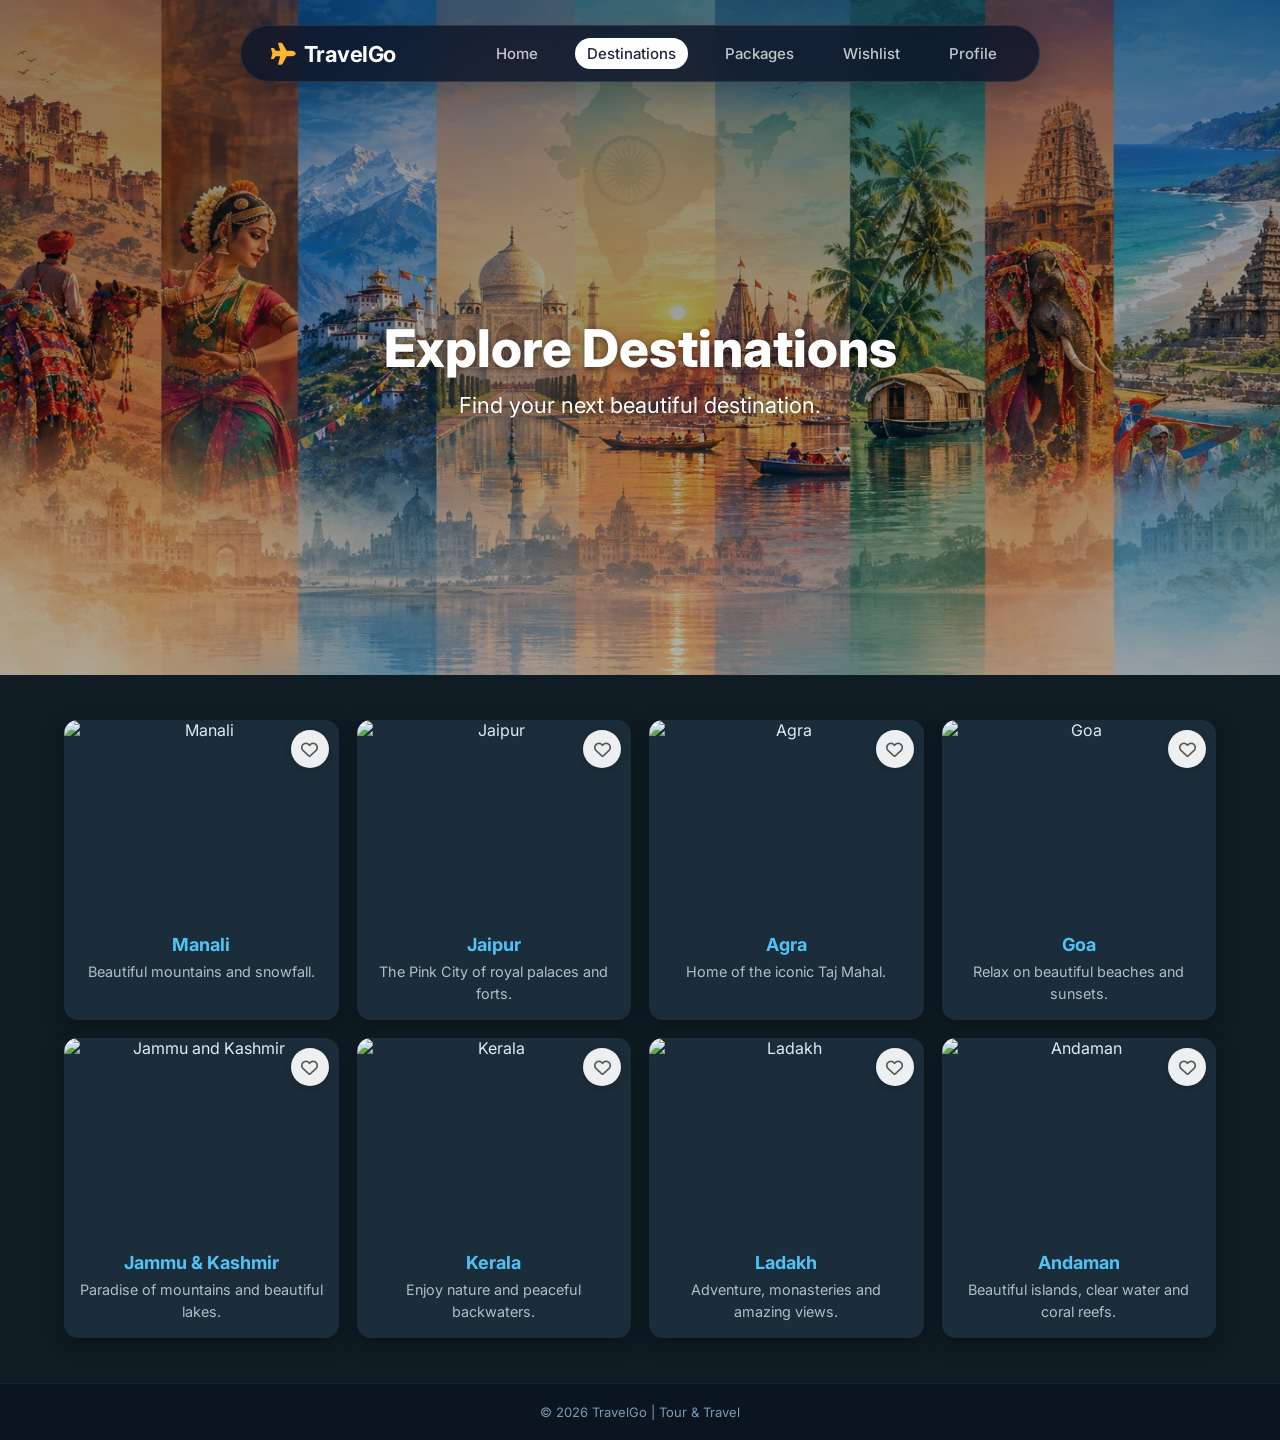
==== commit cf124f9d: "UI overhaul: Dynamic island nav, MMT-style profile, unified global.css" ====
--- a/destination.html
+++ b/destination.html
@@ -6,18 +6,19 @@
     <meta name="viewport" content="width=device-width, initial-scale=1.0">
     <meta name="description" content="Explore India's most beautiful destinations with TravelGo. From Manali mountains to Goa beaches.">
     <title>Destinations - TravelGo</title>
+    <link rel="stylesheet" href="global.css">
     <link rel="stylesheet" href="destination.css">
     <link rel="stylesheet" href="https://cdnjs.cloudflare.com/ajax/libs/font-awesome/6.5.2/css/all.min.css">
 </head>
 
 <body>
 
-<nav id="navbar">
-    <h2><i class="fa-solid fa-plane" style="color:rgba(212, 209, 14, 0.9)"></i> TravelGo</h2>
+<nav class="dynamic-island">
+    <h2><i class="fa-solid fa-plane"></i> TravelGo</h2>
 
     <div class="nav-links" id="navLinks">
         <a href="index.html">Home</a>
-        <a href="destination.html">Destinations</a>
+        <a href="destination.html" class="active">Destinations</a>
         <a href="package.html">Packages</a>
         <a href="wishlist.html">Wishlist</a>
         <a href="login.html">Profile</a>
--- a/global.css
+++ b/global.css
@@ -0,0 +1,190 @@
+@import url('https://fonts.googleapis.com/css2?family=Inter:wght@400;500;600;700;800&display=swap');
+
+/* =========================================
+   GLOBAL STYLES & RESETS
+========================================= */
+* {
+    margin: 0;
+    padding: 0;
+    box-sizing: border-box;
+    font-family: 'Inter', sans-serif;
+}
+
+body {
+    -webkit-font-smoothing: antialiased;
+    -moz-osx-font-smoothing: grayscale;
+}
+
+/* =========================================
+   DYNAMIC ISLAND NAVBAR
+========================================= */
+nav.dynamic-island {
+    position: fixed;
+    top: 25px;
+    left: 50%;
+    transform: translateX(-50%);
+    width: 90%;
+    max-width: 800px;
+    background: rgba(15, 23, 42, 0.85); /* Dark blue glass */
+    backdrop-filter: blur(16px);
+    -webkit-backdrop-filter: blur(16px);
+    border-radius: 50px;
+    display: flex;
+    justify-content: space-between;
+    align-items: center;
+    padding: 12px 30px;
+    z-index: 9999;
+    box-shadow: 0 10px 30px rgba(0, 0, 0, 0.2);
+    border: 1px solid rgba(255, 255, 255, 0.1);
+    transition: all 0.4s cubic-bezier(0.175, 0.885, 0.32, 1.275);
+}
+
+nav.dynamic-island h2 {
+    color: #ffffff;
+    font-size: 22px;
+    font-weight: 700;
+    display: flex;
+    align-items: center;
+    gap: 8px;
+    letter-spacing: -0.5px;
+}
+
+nav.dynamic-island h2 i {
+    color: #ffb52e;
+}
+
+nav.dynamic-island .nav-links {
+    display: flex;
+    gap: 25px;
+    align-items: center;
+}
+
+nav.dynamic-island .nav-links a {
+    color: rgba(255, 255, 255, 0.75);
+    text-decoration: none;
+    font-size: 15px;
+    font-weight: 500;
+    transition: all 0.3s ease;
+    padding: 6px 12px;
+    border-radius: 20px;
+}
+
+nav.dynamic-island .nav-links a:hover,
+nav.dynamic-island .nav-links a.active {
+    color: #1e293b;
+    background: #ffffff;
+}
+
+/* ---- HAMBURGER ---- */
+.hamburger {
+    display: none;
+    flex-direction: column;
+    gap: 5px;
+    background: none;
+    border: none;
+    cursor: pointer;
+    padding: 6px;
+    z-index: 10000;
+}
+
+.hamburger span {
+    display: block;
+    width: 22px;
+    height: 2px;
+    background: white;
+    border-radius: 3px;
+    transition: 0.35s;
+}
+
+.hamburger.open span:nth-child(1) { transform: translateY(7px) rotate(45deg); }
+.hamburger.open span:nth-child(2) { opacity: 0; transform: scaleX(0); }
+.hamburger.open span:nth-child(3) { transform: translateY(-7px) rotate(-45deg); }
+
+@media (max-width: 850px) {
+    nav.dynamic-island {
+        width: 92%;
+        top: 20px;
+        padding: 12px 20px;
+    }
+    .hamburger { display: flex; }
+    
+    nav.dynamic-island .nav-links {
+        position: absolute;
+        top: 120%;
+        left: 0;
+        width: 100%;
+        background: rgba(15, 23, 42, 0.95);
+        backdrop-filter: blur(20px);
+        -webkit-backdrop-filter: blur(20px);
+        flex-direction: column;
+        gap: 0;
+        border-radius: 25px;
+        overflow: hidden;
+        opacity: 0;
+        visibility: hidden;
+        transition: 0.3s ease;
+        box-shadow: 0 10px 30px rgba(0,0,0,0.3);
+        border: 1px solid rgba(255, 255, 255, 0.1);
+        padding: 10px 0;
+    }
+
+    nav.dynamic-island .nav-links.open {
+        opacity: 1;
+        visibility: visible;
+        top: 110%;
+    }
+
+    nav.dynamic-island .nav-links a {
+        padding: 15px 20px;
+        border-bottom: 1px solid rgba(255,255,255,0.05);
+        width: 100%;
+        text-align: center;
+        border-radius: 0;
+    }
+    
+    nav.dynamic-island .nav-links a:hover,
+    nav.dynamic-island .nav-links a.active {
+        background: rgba(255, 255, 255, 0.1);
+        color: #ffffff;
+    }
+
+    nav.dynamic-island .nav-links a:last-child {
+        border-bottom: none;
+    }
+}
+
+/* =========================================
+   DYNAMIC ISLAND TOAST
+========================================= */
+.toast {
+    position: fixed;
+    top: 90px;
+    left: 50%;
+    transform: translateX(-50%) scale(0.9);
+    background: rgba(15, 23, 42, 0.95);
+    backdrop-filter: blur(10px);
+    color: white;
+    padding: 14px 28px;
+    border-radius: 50px;
+    z-index: 10000;
+    font-size: 14px;
+    font-weight: 500;
+    box-shadow: 0 10px 40px rgba(0,0,0,0.25);
+    border: 1px solid rgba(255,255,255,0.1);
+    opacity: 0;
+    visibility: hidden;
+    transition: all 0.3s cubic-bezier(0.175, 0.885, 0.32, 1.275);
+    display: flex;
+    align-items: center;
+    gap: 10px;
+}
+
+.toast.show {
+    opacity: 1;
+    visibility: visible;
+    transform: translateX(-50%) scale(1);
+}
+
+.toast.remove-type {
+    background: rgba(220, 53, 69, 0.95);
+}
--- a/destination.css
+++ b/destination.css
@@ -13,135 +13,6 @@
     background-color: #0f1c24;
     color: #e0eaf2;
 }
-
-/* ---- TOAST ---- */
-.toast {
-    position: fixed;
-    top: 80px;
-    right: 20px;
-    background: white;
-    color: #333;
-    padding: 13px 18px;
-    border-radius: 12px;
-    box-shadow: 0 6px 20px rgba(0,0,0,0.2);
-    border-left: 5px solid #28a745;
-    z-index: 99999;
-    font-size: 14px;
-    font-weight: 500;
-    max-width: 280px;
-    animation: slideInToast 0.35s ease, fadeOutToast 0.4s ease 2s both;
-}
-.toast.remove { border-left-color: #dc3545; }
-
-@keyframes slideInToast {
-    from { opacity: 0; transform: translateX(40px); }
-    to   { opacity: 1; transform: translateX(0); }
-}
-@keyframes fadeOutToast {
-    from { opacity: 1; }
-    to   { opacity: 0; transform: translateX(20px); }
-}
-
-
-/* ---- NAVBAR ---- */
-nav {
-    background: rgba(10, 22, 33, 0.85);
-    backdrop-filter: blur(12px);
-    padding: 15px 6%;
-    display: flex;
-    justify-content: space-between;
-    align-items: center;
-    position: fixed;
-    top: 0;
-    left: 0;
-    width: 100%;
-    z-index: 1000;
-    transition: background 0.3s ease, box-shadow 0.3s ease;
-    border-bottom: 1px solid rgba(255,255,255,0.07);
-}
-
-nav.scrolled {
-    background: rgba(255, 255, 255, 0.97);
-    box-shadow: 0 2px 12px rgba(0,0,0,0.12);
-}
-
-nav.scrolled h2 {
-    color: #063b66;
-}
-
-nav.scrolled .nav-links a {
-    color: #17324d;
-}
-
-nav h2 {
-    color: #f0f6ff;
-    font-size: 24px;
-    letter-spacing: 0.4px;
-}
-
-.nav-links {
-    display: flex;
-    gap: 25px;
-    align-items: center;
-}
-
-.nav-links a {
-    text-decoration: none;
-    color: #e8f4ff;
-    font-weight: 600;
-    font-size: 15px;
-    position: relative;
-    transition: color 0.3s;
-}
-
-.nav-links a:hover {
-    color: #ffb52e;
-}
-
-.nav-links a::after {
-    content: "";
-    position: absolute;
-    left: 50%;
-    bottom: -5px;
-    width: 0;
-    height: 2px;
-    background: #ffb52e;
-    transform: translateX(-50%);
-    transition: 0.3s;
-}
-
-.nav-links a:hover::after {
-    width: 100%;
-}
-
-
-/* ---- HAMBURGER ---- */
-.hamburger {
-    display: none;
-    flex-direction: column;
-    gap: 5px;
-    background: none;
-    border: none;
-    cursor: pointer;
-    padding: 6px;
-}
-
-.hamburger span {
-    display: block;
-    width: 25px;
-    height: 3px;
-    background: white;
-    border-radius: 3px;
-    transition: 0.35s;
-}
-
-nav.scrolled .hamburger span {
-    background: #17324d;
-}
-
-.hamburger.open span:nth-child(1) { transform: translateY(8px) rotate(45deg); }
-.hamburger.open span:nth-child(2) { opacity: 0; transform: scaleX(0); }
-.hamburger.open span:nth-child(3) { transform: translateY(-8px) rotate(-45deg); }
 
 
 /* ---- PAGE TITLE ---- */
@@ -326,39 +197,7 @@
 }
 
 @media (max-width: 768px) {
-    .hamburger { display: flex; }
-
-    .nav-links {
-        display: none;
-        position: absolute;
-        top: 100%;
-        left: 0;
-        width: 100%;
-        flex-direction: column;
-        background: rgba(10, 22, 33, 0.97);
-        backdrop-filter: blur(15px);
-        padding: 15px 20px;
-        gap: 0;
-        z-index: 99;
-    }
-
-    .nav-links.open {
-        display: flex;
-        animation: slideDown 0.3s ease;
-    }
-
-    .nav-links a {
-        padding: 13px 0;
-        border-bottom: 1px solid rgba(255,255,255,0.08);
-        font-size: 16px;
-    }
-
-    .nav-links a:last-child { border-bottom: none; }
-
-    @keyframes slideDown {
-        from { opacity: 0; transform: translateY(-8px); }
-        to   { opacity: 1; transform: translateY(0); }
-    }
+
 
     .cards { grid-template-columns: repeat(2, 1fr); gap: 14px; }
 }
